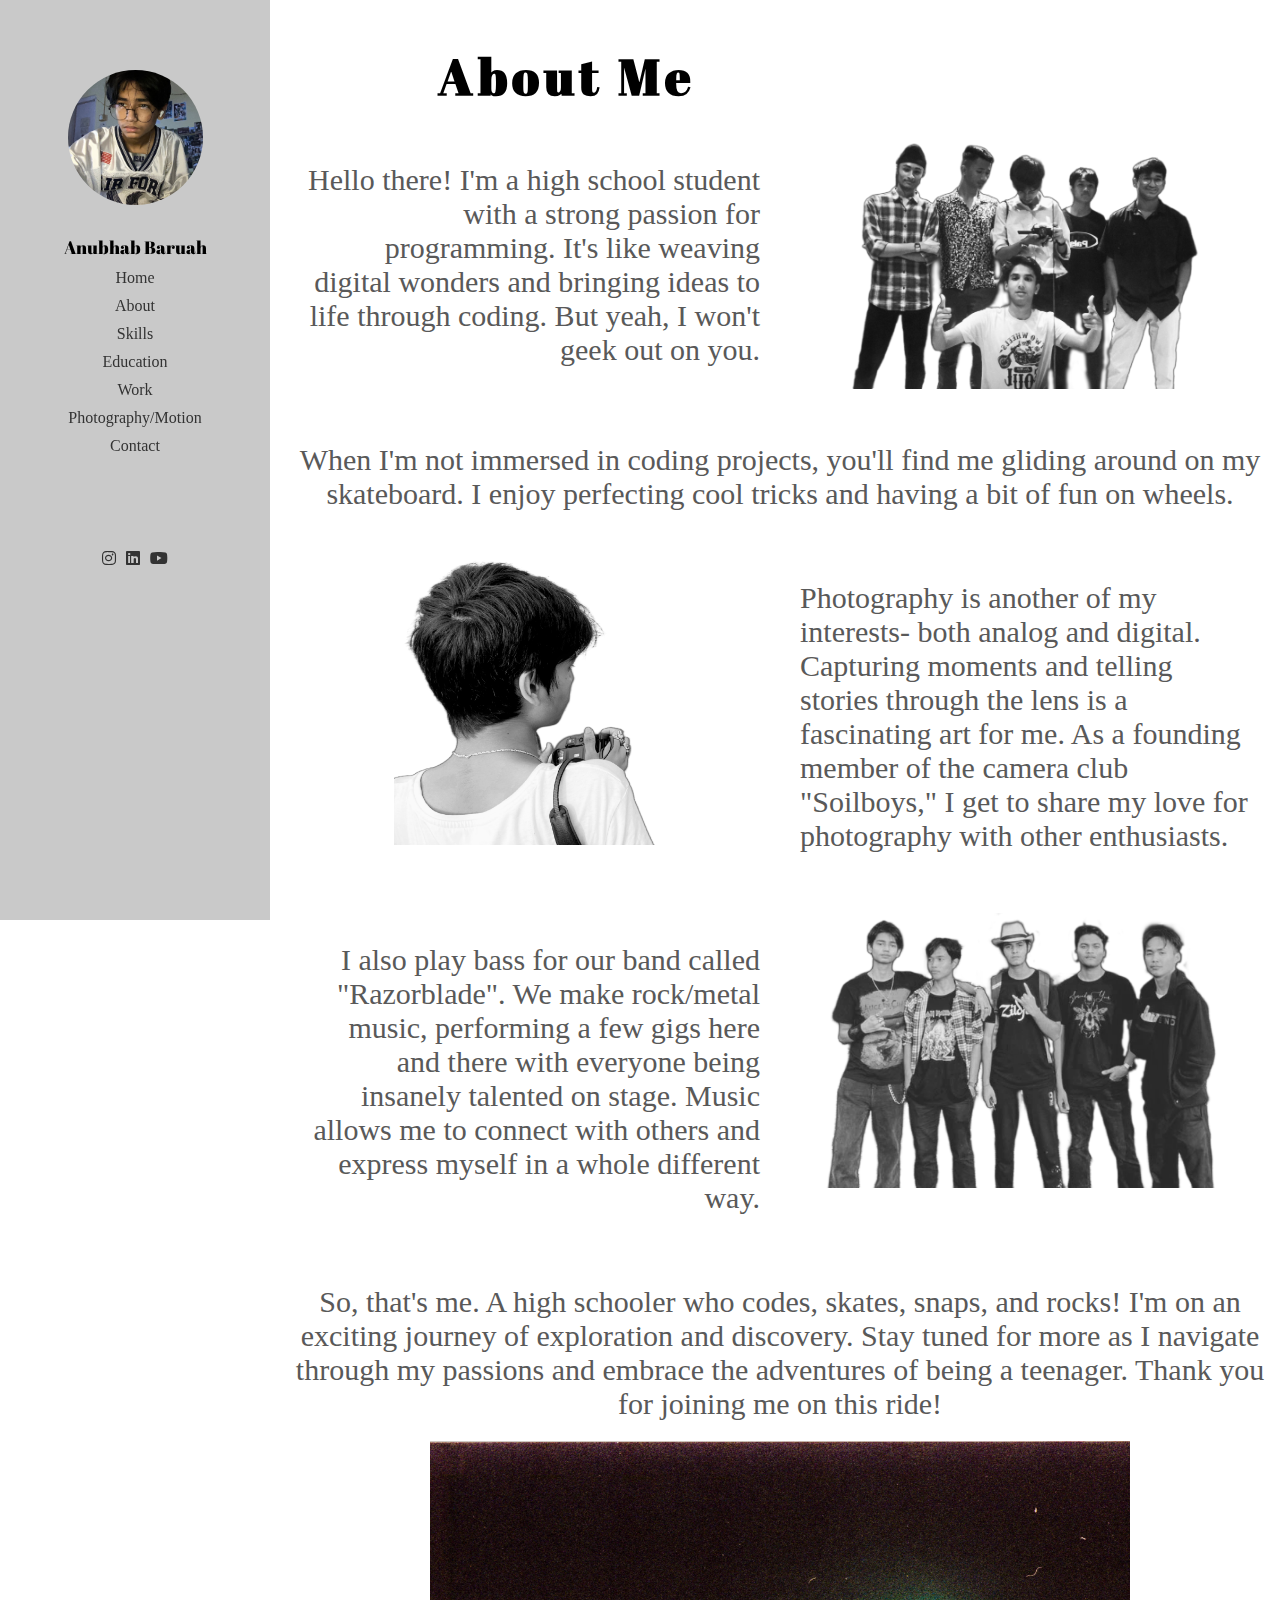
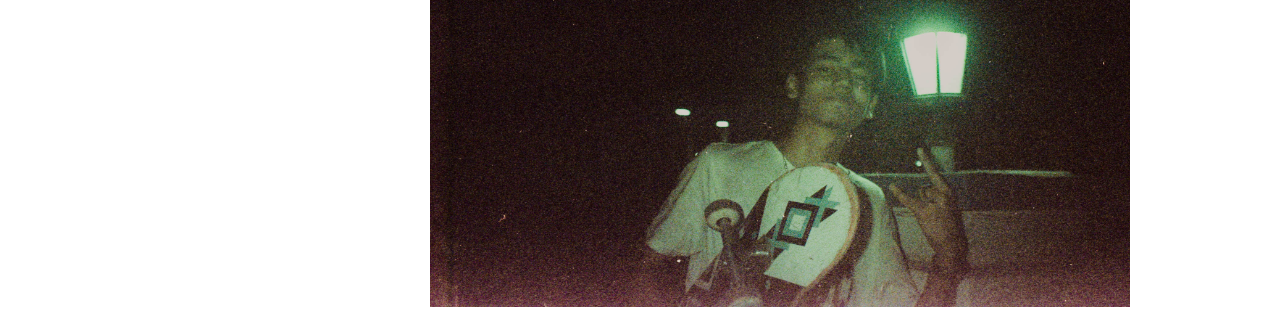
==== about.html @ f02526ae "Add files via upload" ====
<!DOCTYPE html>
<html lang="en">
<head>
    <title>About Me</title>
    <link rel="stylesheet" type="text/css" href="style.css">
    <script src="https://code.jquery.com/jquery-3.6.0.min.js"></script>
    <script src="script.js"></script>
    <link rel="stylesheet" href="https://cdnjs.cloudflare.com/ajax/libs/font-awesome/6.0.0-beta3/css/all.min.css">
    <link rel="stylesheet" href="https://fonts.googleapis.com/css?family=Roboto:400,400i,700&display=swap">
    <style>
        @font-face {
            font-family: 'AbrilFatface';
            src: url('AbrilFatface-Regular.ttf') format('truetype');
        }
        p {
            margin-bottom: 20px; /* Adjust the value as needed */
        }
        /* Container for the two columns */
        .container1 {
            display: flex;
            justify-content: space-between; /* Add space between columns and stick the image to the right end */
            max-width: 1000px; /* Set a maximum width for the container */
            margin: 0 auto; /* Center the container horizontally */
        }

        /* Left column (paragraph) */
        .left-column1 {
            flex: 1; /* Take up the available space */
            padding: 20px; /* Add some padding for spacing */
            font-size: 18px; /* Adjust the font size as needed */
        }

        /* Right column (image) */
        .right-column1 {
            flex: 1; /* Take up the available space */
            padding: 20px; /* Add some padding for spacing */
            text-align: center; /* Align the image to the right */
        }

        .right-column1 img {
            width: 100%; /* Set the image width to 100% of its container */
            max-width: 350px; /* Set a maximum width for the image */
            height: auto; /* Maintain the aspect ratio of the image */
        }
        .container2 {
            display: flex;
            justify-content: space-between; /* Add space between columns and stick the image to the right end */
            max-width: 1000px; /* Set a maximum width for the container */
            margin: 0 auto; /* Center the container horizontally */
        }

        /* Left column (paragraph) */
        .right-column2 {
            flex: 1; /* Take up the available space */
            padding: 20px; /* Add some padding for spacing */
            font-size: 18px; /* Adjust the font size as needed */
        }

        /* Right column (image) */
        .left-column2 {
            flex: 1; /* Take up the available space */
            padding: 20px; /* Add some padding for spacing */
            text-align: center; /* Align the image to the right */
        }

        .left-column2 img {
            width: 100%; /* Set the image width to 100% of its container */
            max-width: 280px; /* Set a maximum width for the image */
            height: auto; /* Maintain the aspect ratio of the image */


        }.container3 {
             display: flex;
             justify-content: space-between; /* Add space between columns and stick the image to the right end */
             max-width: 1000px; /* Set a maximum width for the container */
             margin: 0 auto; /* Center the container horizontally */
         }

        /* Left column (paragraph) */
        .left-column3 {
            flex: 1; /* Take up the available space */
            padding: 20px; /* Add some padding for spacing */
            font-size: 18px; /* Adjust the font size as needed */
        }

        /* Right column (image) */
        .right-column3 {
            flex: 1; /* Take up the available space */
            padding: 20px; /* Add some padding for spacing */
            text-align: center; /* Align the image to the right */
        }

        .right-column3 img {
            width: 100%; /* Set the image width to 100% of its container */
            max-width: 400px; /* Set a maximum width for the image */
            height: auto; /* Maintain the aspect ratio of the image */
        }

        .image-container {
            display: flex;
            flex-direction: column;
            align-items: center;
        }

        img {
            max-width: 700px;
            margin: 0 auto; /* This centers the image horizontally */
        }

    </style>
</head>
<body>
<div class="slider">
    <div class="slider_content">
        <div class="profile-picture">
            <img src="sliderimg.jpg" alt="slider pic">
        </div>
        <div class="name" style="font-family: AbrilFatface">Anubhab Baruah</div>

        <a href="index.html">Home</a>
        <a href="about.html">About</a>
        <a href="skills.html">Skills</a>
        <a href="education.html">Education</a>
        <a href="work.html">Work</a>
        <a href="photo_video.html">Photography/Motion</a>
        <a href="contact.html">Contact</a>

        <div class="social-icons">
            <a href="https://www.instagram.com/bobsama__/" target="_blank" class="social-icon"><i class="fab fa-instagram"></i></a>
            <a href="https://www.linkedin.com/in/anubhab-baruah-524aa4241/" target="_blank" class="social-icon"><i class="fab fa-linkedin"></i></a>
            <a href="https://www.youtube.com/@bobsama_" target="_blank" class="social-icon"><i class="fab fa-youtube"></i></a>
        </div>
    </div>
</div>

<div id="content-container">
    <h2 style="font-family:'AbrilFatface',Century,sans-serif;margin-bottom: 3px;letter-spacing: 5px;font-size: 50px;margin-left: 150px">About Me</h2>
    <div class="container1">
        <div class="left-column1">
            <p style="font-size: 30px;color:#595959; text-align: right">Hello there! I'm a high school student with a strong passion for programming. It's like weaving digital wonders and bringing ideas to life through coding. But yeah, I won't geek out on you.</p>
        </div>
        <div class="right-column1">
            <img src="about4.png" alt="pic 1">
        </div>
    </div>
    <p style="font-size: 30px;color:#595959; text-align: center">When I'm not immersed in coding projects, you'll find me gliding around on my skateboard. I enjoy perfecting cool tricks and having a bit of fun on wheels.</p>
    <div class="container2">
        <div class="left-column2">
            <img src="about3.png" alt="pic 2">
        </div>
        <div class="right-column2">
            <p style="font-size: 30px;color:#595959;">Photography is another of my interests- both analog and digital. Capturing moments and telling stories through the lens is a fascinating art for me. As a founding member of the camera club "Soilboys," I get to share my love for photography with other enthusiasts.</p>
        </div>
    </div>
    <div class="container3">
        <div class="left-column3">
            <p style="font-size: 30px;color:#595959; text-align: right">I also play bass for our band called "Razorblade". We make rock/metal music, performing a few gigs here and there with everyone being insanely talented on stage. Music allows me to connect with others and express myself in a whole different way.</p>
        </div>
        <div class="right-column3">
            <img src="about2.png" alt="pic 3">
        </div>
    </div>
    <p style="font-size: 30px;color:#595959; text-align: center">So, that's me. A high schooler who codes, skates, snaps, and rocks! I'm on an exciting journey of exploration and discovery. Stay tuned for more as I navigate through my passions and embrace the adventures of being a teenager. Thank you for joining me on this ride!</p>
    <div class="image-container">
        <img src="PLN_%2012.jpg" alt="last pic" style="max-width: 700px;">
    </div></div>
</body>
</html>
---- style.css ----
.slider {
    position: fixed;
    left: 0;
    top: 0;
    bottom: 0;
    background-color: rgba(119, 119, 119, 0.4);
    padding: 10px;
    display: flex;
    flex-direction: column;
    justify-content: flex-start;
    align-items: center;
    height: 100%;
    width: 250px; /* Adjust the width as needed */
}
.slider_content {
    display: flex;
    flex-direction: column;
    align-items: center;
    justify-content: center;
    margin-top: 60px; /* Adjust the margin-top value as needed */
}

.slider a {
    display: block;
    margin-bottom: 10px;
    text-decoration: none;
    color: #333;
    transition: transform 0.3s ease-in-out;
}

.slider a:hover {
    transform: scale(1.1); /* Increase the size of the link on hover */
}


.profile-picture {
    display: flex;
    justify-content: center;
    align-items: center;
    margin-bottom: 20px; /* Add some margin below the picture */
}

.profile-picture img {
    width: 135px; /* Adjust the width as needed */
    height: 135px; /* Adjust the height as needed */
    border-radius: 50%; /* Creates a circular shape */
    overflow: hidden; /* Ensures the image stays within the circle */
}
.name {
    font-family: "Centu", "Times Roman", serif;
    font-size: 18px; /* Adjust the font size as needed */
    margin-top: 10px; /* Add some space between the picture and name */
    margin-bottom: 10px; /* Add some space between the name and links */
    text-align: center; /* Center the name text */
}
#content-container {
    margin-left: 280px; /* Add some space to the right of the slider */
}

.social-icons {
    margin-top: 80px; /* Push the social icons to the bottom of the slider */
    display: flex;
    justify-content: center;
    align-items: center;
}

.social-icon {
    font-size: 16px; /* Adjust the icon size as needed */
    color: #777777; /* Greyish color for the icons */
    margin: 5px; /* Add some spacing between the icons */
    text-decoration: none;
}

/* Example of media query for smaller screens (e.g., tablets) */
@media screen and (max-width: 768px) {
    .slider {
        width: 150px; /* Adjust the width for smaller screens */
    }
}

/* Example of media query for even smaller screens (e.g., smartphones) */
@media screen and (max-width: 480px) {
    .slider {
        display: none; /* Hide the slider on smaller screens */
    }

    #content-container {
        margin: 0; /* Remove margin for the content container */
    }
}

These are just some examples, and you may need to modify the CSS for other elements and sections of your website to make them fully responsive. By using relative units and media queries, you can create a responsive design that adapts to different screen sizes and devices.
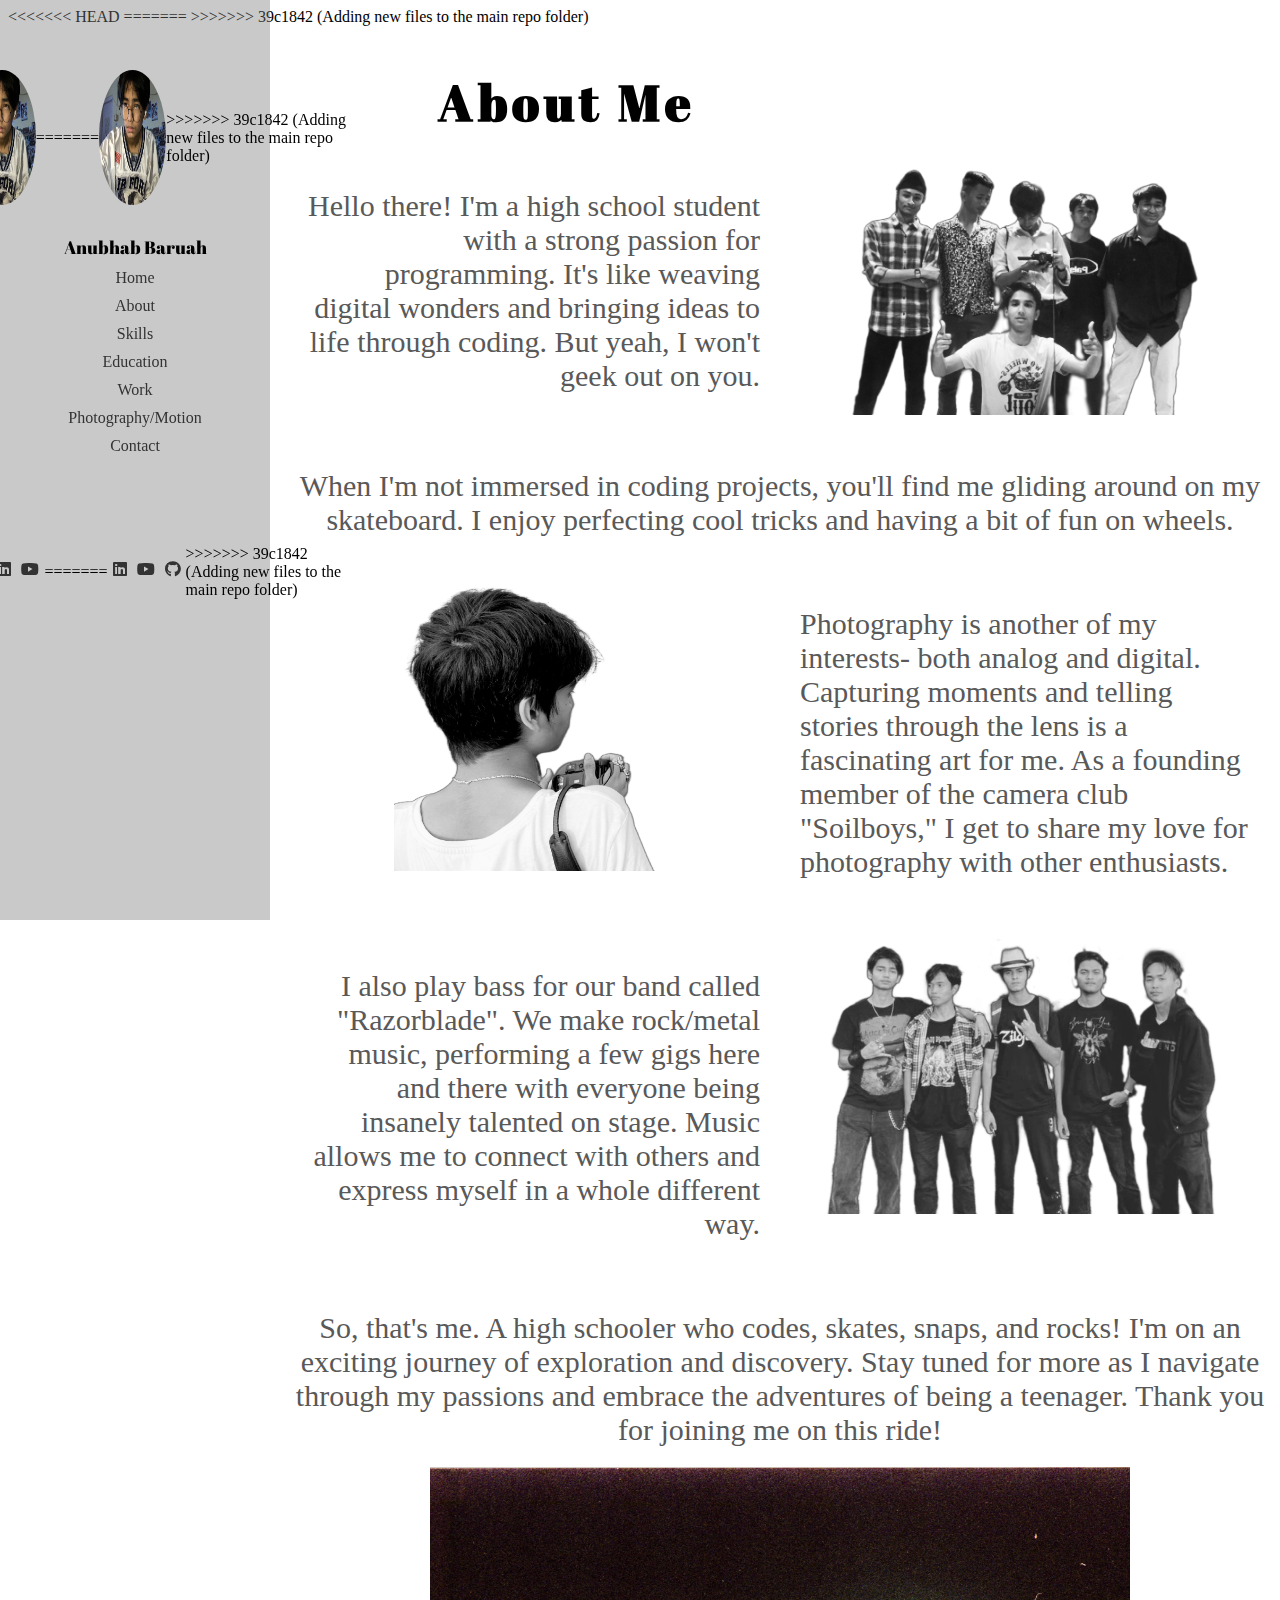
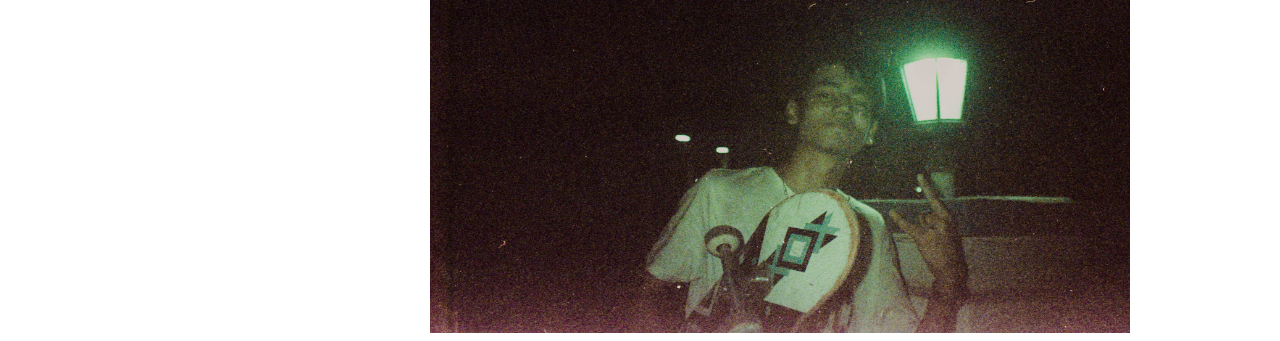
==== commit da61f455: "new updated files 1" ====
--- a/about.html
+++ b/about.html
@@ -113,7 +113,11 @@
 <div class="slider">
     <div class="slider_content">
         <div class="profile-picture">
+<<<<<<< HEAD
             <img src="sliderimg.jpg" alt="slider pic">
+=======
+            <img class="sliderimg" src="sliderimg.jpg" alt="slider pic">
+>>>>>>> 39c1842 (Adding new files to the main repo folder)
         </div>
         <div class="name" style="font-family: AbrilFatface">Anubhab Baruah</div>
 
@@ -127,12 +131,22 @@
 
         <div class="social-icons">
             <a href="https://www.instagram.com/bobsama__/" target="_blank" class="social-icon"><i class="fab fa-instagram"></i></a>
+<<<<<<< HEAD
             <a href="https://www.linkedin.com/in/anubhab-baruah-524aa4241/" target="_blank" class="social-icon"><i class="fab fa-linkedin"></i></a>
             <a href="https://www.youtube.com/@bobsama_" target="_blank" class="social-icon"><i class="fab fa-youtube"></i></a>
+=======
+            <a href="https://www.linkedin.com/in/anubhab-baruah/" target="_blank" class="social-icon"><i class="fab fa-linkedin"></i></a>
+            <a href="https://www.youtube.com/@bobsama_" target="_blank" class="social-icon"><i class="fab fa-youtube"></i></a>
+            <a href="https://github.com/yago955" target="_blank" class="social-icon"><i class="fab fa-github"></i></a>
+>>>>>>> 39c1842 (Adding new files to the main repo folder)
         </div>
     </div>
 </div>
 
+<<<<<<< HEAD
+=======
+
+>>>>>>> 39c1842 (Adding new files to the main repo folder)
 <div id="content-container">
     <h2 style="font-family:'AbrilFatface',Century,sans-serif;margin-bottom: 3px;letter-spacing: 5px;font-size: 50px;margin-left: 150px">About Me</h2>
     <div class="container1">
--- a/style.css
+++ b/style.css
@@ -55,6 +55,10 @@
 }
 #content-container {
     margin-left: 280px; /* Add some space to the right of the slider */
+<<<<<<< HEAD
+=======
+
+>>>>>>> 39c1842 (Adding new files to the main repo folder)
 }
 
 .social-icons {
@@ -72,9 +76,23 @@
 }
 
 /* Example of media query for smaller screens (e.g., tablets) */
+<<<<<<< HEAD
 @media screen and (max-width: 768px) {
     .slider {
         width: 150px; /* Adjust the width for smaller screens */
+=======
+@media screen and (max-width: 600px) {
+    .slider {
+        width: 150px;
+        font-size: 12px;/* Adjust the width for smaller screens */
+    }
+    .name{
+        font-size: 15px;
+    }
+    .sliderimg{
+        max-width: 70%;
+        max-height: 70%;
+>>>>>>> 39c1842 (Adding new files to the main repo folder)
     }
 }
 
@@ -83,10 +101,82 @@
     .slider {
         display: none; /* Hide the slider on smaller screens */
     }
+<<<<<<< HEAD
 
+=======
+>>>>>>> 39c1842 (Adding new files to the main repo folder)
     #content-container {
         margin: 0; /* Remove margin for the content container */
     }
 }
+<<<<<<< HEAD
 
 These are just some examples, and you may need to modify the CSS for other elements and sections of your website to make them fully responsive. By using relative units and media queries, you can create a responsive design that adapts to different screen sizes and devices.
+=======
+.indexheadings {
+    font-family: 'AbrilFatface', Century, sans-serif;
+    margin-bottom: 3px;
+    letter-spacing: 5px;
+    font-size: 50px;
+}
+
+.indexheadings:nth-of-type(n+2) {
+    margin-top: 10px;
+    margin-bottom: 10px;
+    letter-spacing: 2px;
+    font-size: 50px;
+    color: #777777;
+}
+.responsive-image {
+    max-width: 280px; /* Set the maximum width to 280px */
+    height: auto;
+    position: absolute; /* Set the image to absolute positioning */
+    bottom: 0; /* Position the image at the bottom */
+    right: 0; /* Position the image at the right */
+}
+
+@media (max-width: 1000px) {
+    .responsive-image {
+        max-width: 40%; /* Reduce the image size to 40% of the available width */
+        position: relative;
+    }
+    .indexheadings {
+        font-size: 35px; /* Reduce the heading font size for smaller viewports */
+    }
+    .indexheadings:nth-of-type(n+2) {
+        font-size: 35px; /* Reduce the heading font size for smaller viewports */
+    }
+    #content-container {
+    }
+}
+@media (max-width: 600px) {
+    .responsive-image {
+        max-width: 30%; /* Reduce the image size to 40% of the available width */
+        position: absolute;
+    }
+    .indexheadings {
+        font-size: 25px; /* Reduce the heading font size for smaller viewports */
+    }
+    .indexheadings:nth-of-type(n+2) {
+        font-size: 25px; /* Reduce the heading font size for smaller viewports */
+    }
+    #content-container {
+        margin-left: 35%;
+    }
+}
+
+/* Media query for smaller viewport (e.g., when the browser window is less than 600px wide) */
+@media (max-width: 480px) {
+    .indexheadings {
+        font-size: 30px; /* Reduce the heading font size for smaller viewports */
+    }
+    .indexheadings:nth-of-type(n+2) {
+        font-size: 30px; /* Reduce the heading font size for smaller viewports */
+    }
+
+    #content-container {
+        margin-left: 0; /* Remove the left margin for the content container */
+        flex-direction: column; /* Stack the content vertically on smaller screens */
+    }
+}
+>>>>>>> 39c1842 (Adding new files to the main repo folder)
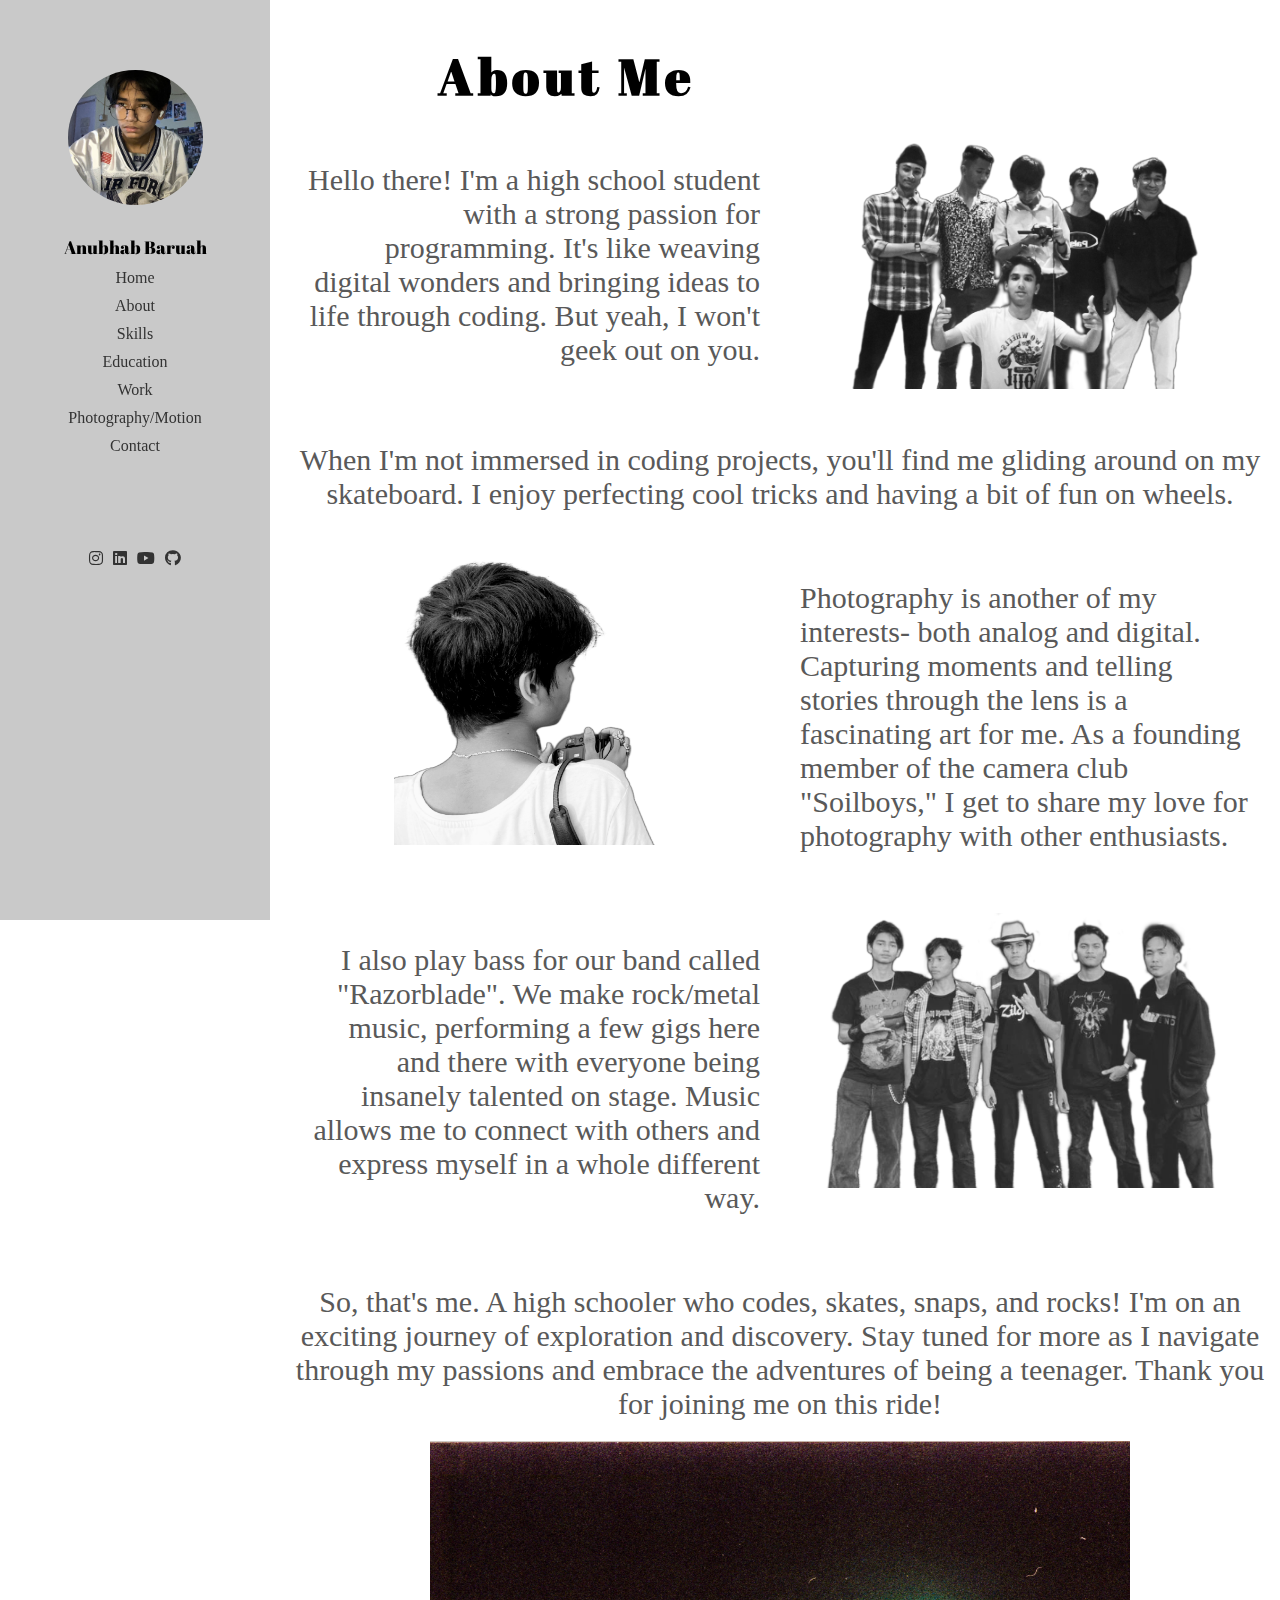
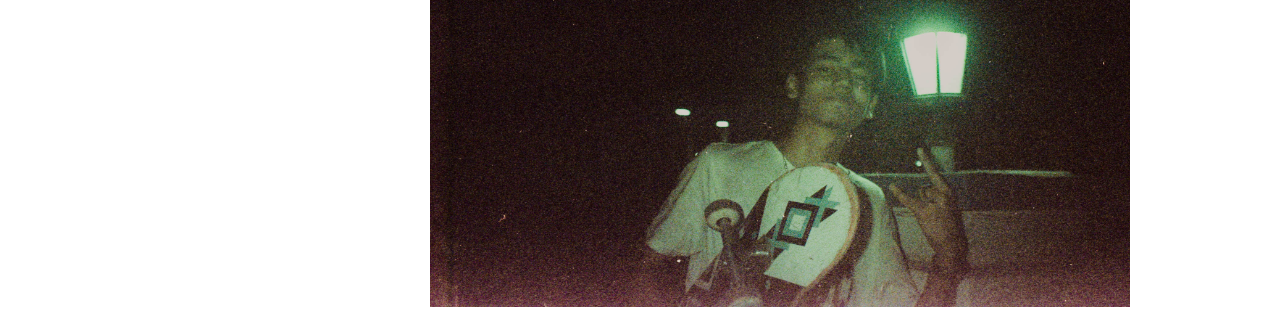
==== commit fd815459: "new updated files 2" ====
--- a/about.html
+++ b/about.html
@@ -113,11 +113,7 @@
 <div class="slider">
     <div class="slider_content">
         <div class="profile-picture">
-<<<<<<< HEAD
-            <img src="sliderimg.jpg" alt="slider pic">
-=======
             <img class="sliderimg" src="sliderimg.jpg" alt="slider pic">
->>>>>>> 39c1842 (Adding new files to the main repo folder)
         </div>
         <div class="name" style="font-family: AbrilFatface">Anubhab Baruah</div>
 
@@ -131,22 +127,14 @@
 
         <div class="social-icons">
             <a href="https://www.instagram.com/bobsama__/" target="_blank" class="social-icon"><i class="fab fa-instagram"></i></a>
-<<<<<<< HEAD
-            <a href="https://www.linkedin.com/in/anubhab-baruah-524aa4241/" target="_blank" class="social-icon"><i class="fab fa-linkedin"></i></a>
-            <a href="https://www.youtube.com/@bobsama_" target="_blank" class="social-icon"><i class="fab fa-youtube"></i></a>
-=======
             <a href="https://www.linkedin.com/in/anubhab-baruah/" target="_blank" class="social-icon"><i class="fab fa-linkedin"></i></a>
             <a href="https://www.youtube.com/@bobsama_" target="_blank" class="social-icon"><i class="fab fa-youtube"></i></a>
             <a href="https://github.com/yago955" target="_blank" class="social-icon"><i class="fab fa-github"></i></a>
->>>>>>> 39c1842 (Adding new files to the main repo folder)
         </div>
     </div>
 </div>
 
-<<<<<<< HEAD
-=======
 
->>>>>>> 39c1842 (Adding new files to the main repo folder)
 <div id="content-container">
     <h2 style="font-family:'AbrilFatface',Century,sans-serif;margin-bottom: 3px;letter-spacing: 5px;font-size: 50px;margin-left: 150px">About Me</h2>
     <div class="container1">
--- a/style.css
+++ b/style.css
@@ -55,10 +55,7 @@
 }
 #content-container {
     margin-left: 280px; /* Add some space to the right of the slider */
-<<<<<<< HEAD
-=======
 
->>>>>>> 39c1842 (Adding new files to the main repo folder)
 }
 
 .social-icons {
@@ -76,11 +73,6 @@
 }
 
 /* Example of media query for smaller screens (e.g., tablets) */
-<<<<<<< HEAD
-@media screen and (max-width: 768px) {
-    .slider {
-        width: 150px; /* Adjust the width for smaller screens */
-=======
 @media screen and (max-width: 600px) {
     .slider {
         width: 150px;
@@ -92,7 +84,6 @@
     .sliderimg{
         max-width: 70%;
         max-height: 70%;
->>>>>>> 39c1842 (Adding new files to the main repo folder)
     }
 }
 
@@ -101,18 +92,10 @@
     .slider {
         display: none; /* Hide the slider on smaller screens */
     }
-<<<<<<< HEAD
-
-=======
->>>>>>> 39c1842 (Adding new files to the main repo folder)
     #content-container {
         margin: 0; /* Remove margin for the content container */
     }
 }
-<<<<<<< HEAD
-
-These are just some examples, and you may need to modify the CSS for other elements and sections of your website to make them fully responsive. By using relative units and media queries, you can create a responsive design that adapts to different screen sizes and devices.
-=======
 .indexheadings {
     font-family: 'AbrilFatface', Century, sans-serif;
     margin-bottom: 3px;
@@ -178,5 +161,4 @@
         margin-left: 0; /* Remove the left margin for the content container */
         flex-direction: column; /* Stack the content vertically on smaller screens */
     }
-}
->>>>>>> 39c1842 (Adding new files to the main repo folder)
+}